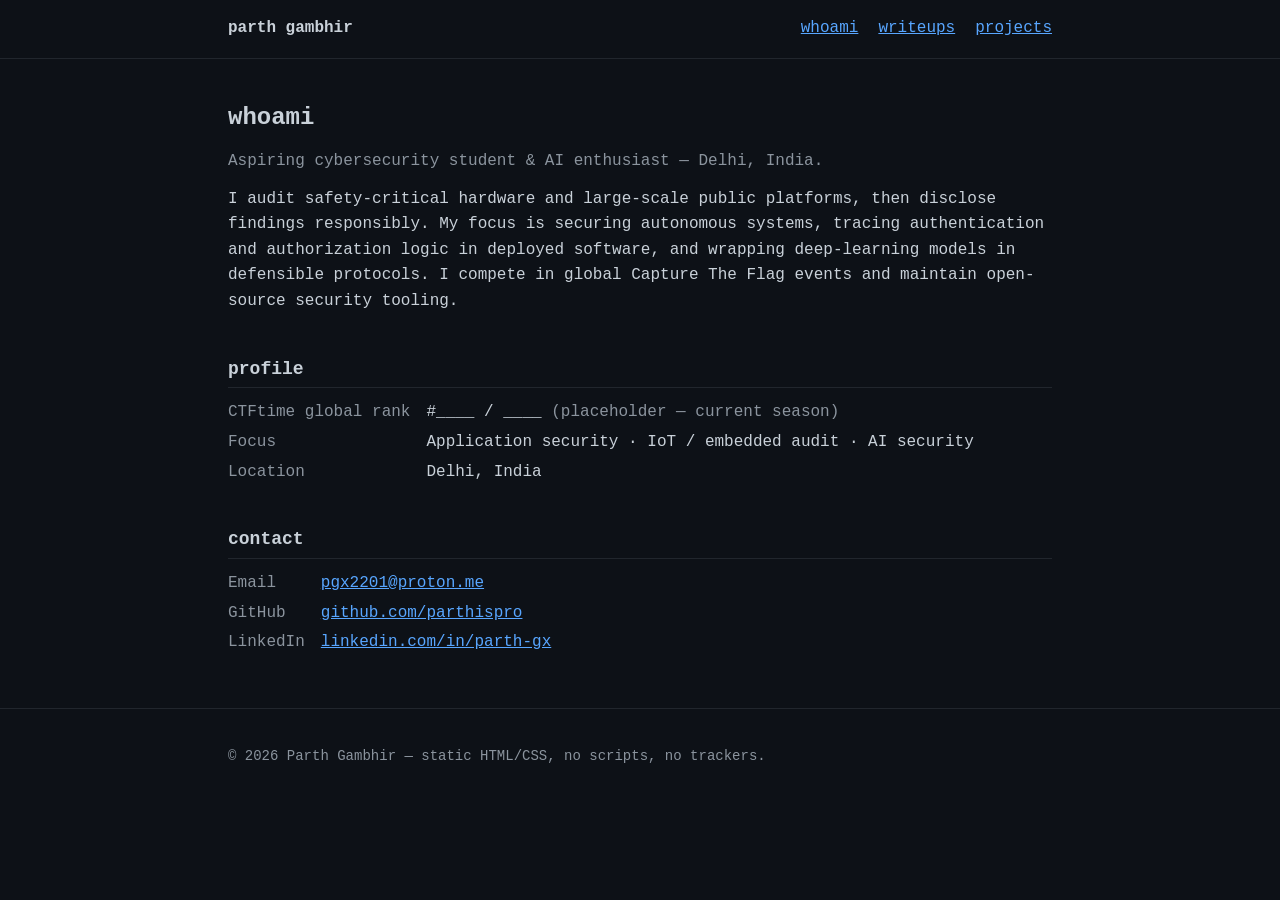
==== index.html @ 6c5feb0d "website files ;)" ====
<!doctype html>
<html lang="en">
<head>
<meta charset="utf-8">
<meta name="viewport" content="width=device-width, initial-scale=1">
<meta http-equiv="Content-Security-Policy" content="default-src 'self'; style-src 'self'; img-src 'self' data:; base-uri 'none'; form-action 'none'">
<title>whoami — Parth Gambhir</title>
<link rel="icon" href="/favicon.svg" type="image/svg+xml">
<link rel="stylesheet" href="/styles.css">
</head>
<body>
<a class="skip" href="#main">Skip to content</a>
<header>
  <div class="wrap">
    <a class="brand" href="/">parth gambhir</a>
    <nav aria-label="Primary"><ul>
      <li><a href="/" aria-current="page">whoami</a></li>
      <li><a href="/writeups/">writeups</a></li>
      <li><a href="/projects/">projects</a></li>
    </ul></nav>
  </div>
</header>
<main id="main">
  <div class="wrap">
    <h1>whoami</h1>
    <p class="muted">Aspiring cybersecurity student &amp; AI enthusiast — Delhi, India.</p>
    <p>I audit safety-critical hardware and large-scale public platforms, then disclose findings responsibly. My focus is securing autonomous systems, tracing authentication and authorization logic in deployed software, and wrapping deep-learning models in defensible protocols. I compete in global Capture The Flag events and maintain open-source security tooling.</p>
    <h2>profile</h2>
    <dl>
      <dt>CTFtime global rank</dt>
      <dd>#____ / ____ <span class="muted">(placeholder — current season)</span></dd>
      <dt>Focus</dt>
      <dd>Application security · IoT / embedded audit · AI security</dd>
      <dt>Location</dt>
      <dd>Delhi, India</dd>
    </dl>
    <h2>contact</h2>
    <dl>
      <dt>Email</dt>
      <dd><a href="mailto:pgx2201@proton.me">pgx2201@proton.me</a></dd>
      <dt>GitHub</dt>
      <dd><a href="https://github.com/parthispro" rel="me noopener noreferrer">github.com/parthispro</a></dd>
      <dt>LinkedIn</dt>
      <dd><a href="https://www.linkedin.com/in/parth-gx" rel="me noopener noreferrer">linkedin.com/in/parth-gx</a></dd>
    </dl>
  </div>
</main>
<footer><div class="wrap"><p>© 2026 Parth Gambhir — static HTML/CSS, no scripts, no trackers.</p></div></footer>
</body>
</html>
---- styles.css ----
/* Parth Gambhir — static portfolio. Pure CSS, no JS, no animation. */
:root{--bg:#0d1117;--fg:#c9d1d9;--muted:#8b949e;--link:#58a6ff;--border:#21262d;--accent:#3fb950}
*{box-sizing:border-box}
body{margin:0;background:var(--bg);color:var(--fg);font:16px/1.6 ui-monospace,SFMono-Regular,Menlo,Consolas,"Courier New",monospace}
a{color:var(--link)}
a:hover{text-decoration:underline}
.skip{position:absolute;left:-9999px}
.skip:focus{position:static;display:inline-block;padding:.5rem .75rem}
.wrap{max-width:54rem;margin:0 auto;padding:0 1.25rem}
header{border-bottom:1px solid var(--border)}
header .wrap{display:flex;flex-wrap:wrap;align-items:baseline;gap:.25rem 1.25rem;padding:1rem 1.25rem}
.brand{margin-right:auto;color:var(--fg);font-weight:700;text-decoration:none}
nav ul{display:flex;flex-wrap:wrap;gap:1.25rem;margin:0;padding:0;list-style:none}
main{padding:2.5rem 0}
h1{margin:0 0 .25rem;font-size:1.5rem}
h2{margin:2.5rem 0 .75rem;padding-bottom:.25rem;font-size:1.125rem;border-bottom:1px solid var(--border)}
p{margin:.75rem 0}
.muted{color:var(--muted)}
.prompt{color:var(--accent)}
dl{display:grid;grid-template-columns:max-content 1fr;gap:.25rem 1rem;margin:.75rem 0}
dt{color:var(--muted)}
dd{margin:0}
ul.list{margin:0;padding:0;list-style:none}
ul.list>li{padding:.9rem 0;border-bottom:1px solid var(--border)}
ul.list>li:first-child{border-top:1px solid var(--border)}
.entry-title{margin:0;font-weight:600}
.entry-meta{margin:.2rem 0 0;font-size:.875rem;color:var(--muted)}
.status{color:var(--accent)}
footer{padding:1.5rem 0;border-top:1px solid var(--border);color:var(--muted);font-size:.875rem}
@media(max-width:30rem){dl{grid-template-columns:1fr}dt{margin-top:.5rem}}
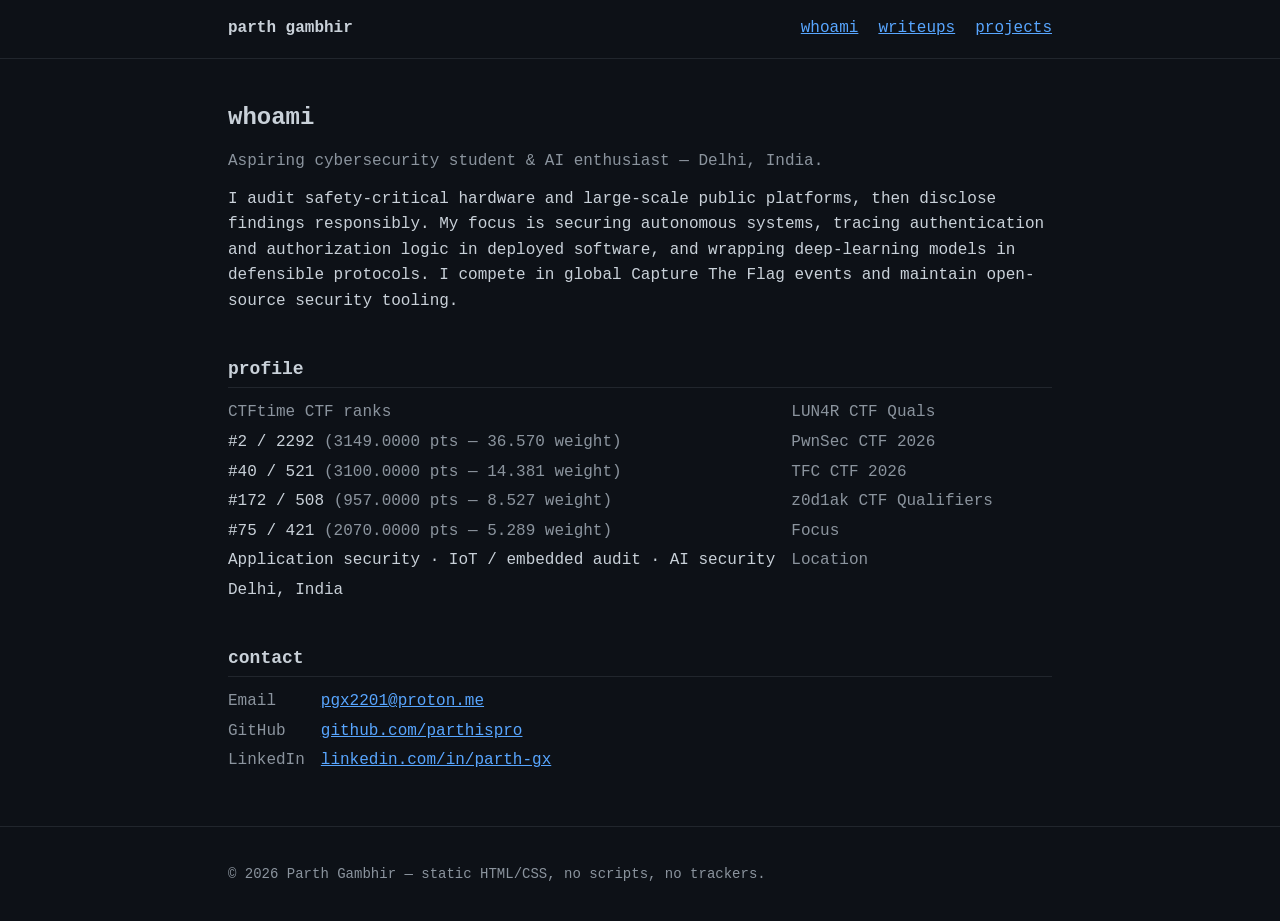
==== commit 13e13a3f: ";) Updated CTF rankings and added new CTF events." ====
--- a/index.html
+++ b/index.html
@@ -27,8 +27,15 @@
     <p>I audit safety-critical hardware and large-scale public platforms, then disclose findings responsibly. My focus is securing autonomous systems, tracing authentication and authorization logic in deployed software, and wrapping deep-learning models in defensible protocols. I compete in global Capture The Flag events and maintain open-source security tooling.</p>
     <h2>profile</h2>
     <dl>
-      <dt>CTFtime global rank</dt>
-      <dd>#____ / ____ <span class="muted">(placeholder — current season)</span></dd>
+      <dt>CTFtime CTF ranks</dt>
+      <dt>LUN4R CTF Quals</dt>
+      <dd>#2 / 2292 <span class="muted">(3149.0000 pts — 36.570 weight)</span></dd>
+      <dt>PwnSec CTF 2026</dt>
+      <dd>#40 / 521 <span class="muted">(3100.0000 pts — 14.381 weight)</span></dd>
+      <dt>TFC CTF 2026</dt>
+      <dd>#172 / 508 <span class="muted">(957.0000 pts — 8.527 weight)</span></dd>
+      <dt>z0d1ak CTF Qualifiers</dt>
+      <dd>#75 / 421 <span class="muted">(2070.0000 pts — 5.289 weight)</span></dd>
       <dt>Focus</dt>
       <dd>Application security · IoT / embedded audit · AI security</dd>
       <dt>Location</dt>
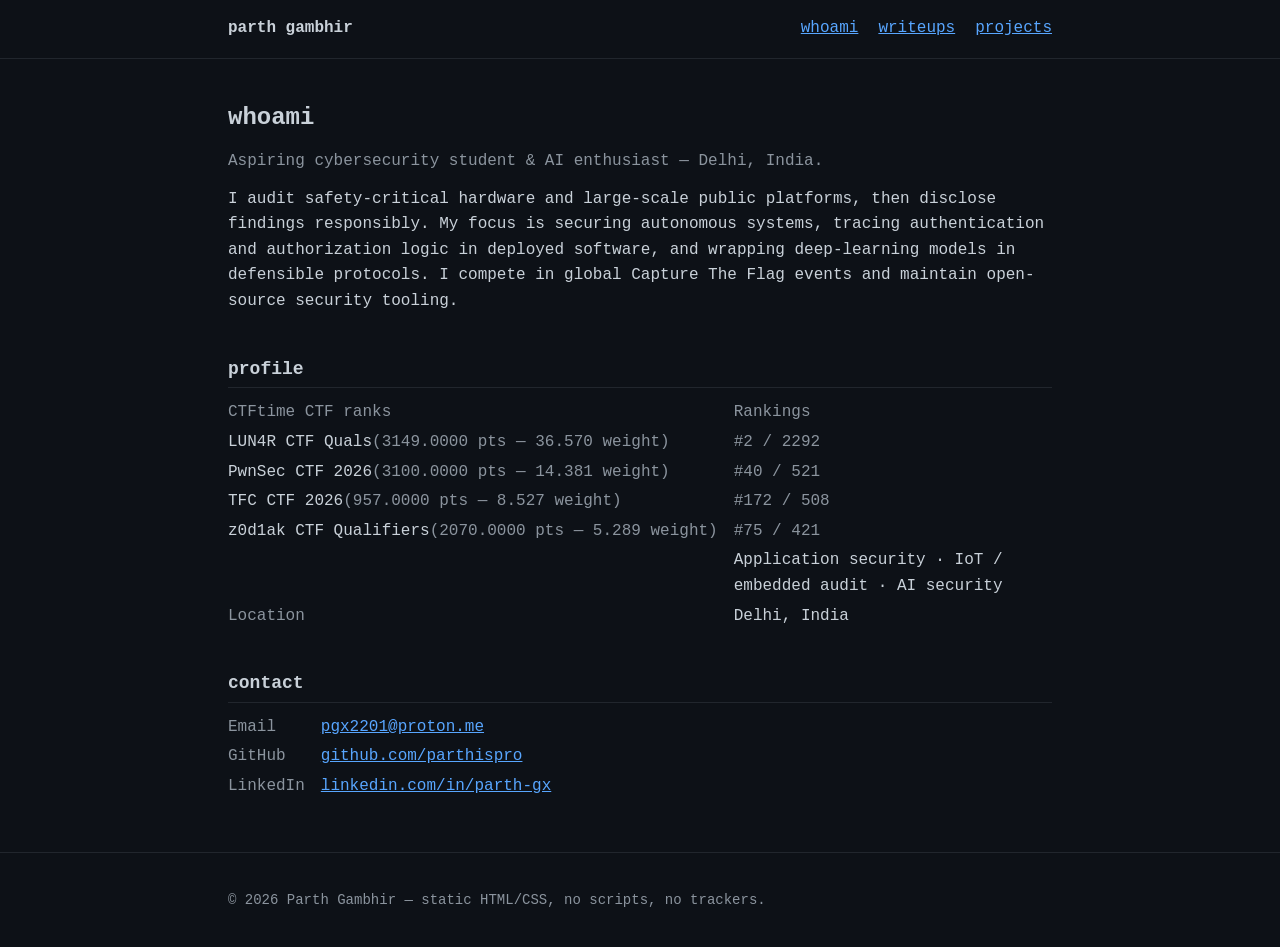
==== commit ff08f037: "website file :)" ====
--- a/index.html
+++ b/index.html
@@ -28,15 +28,16 @@
     <h2>profile</h2>
     <dl>
       <dt>CTFtime CTF ranks</dt>
-      <dt>LUN4R CTF Quals</dt>
-      <dd>#2 / 2292 <span class="muted">(3149.0000 pts — 36.570 weight)</span></dd>
-      <dt>PwnSec CTF 2026</dt>
-      <dd>#40 / 521 <span class="muted">(3100.0000 pts — 14.381 weight)</span></dd>
-      <dt>TFC CTF 2026</dt>
-      <dd>#172 / 508 <span class="muted">(957.0000 pts — 8.527 weight)</span></dd>
-      <dt>z0d1ak CTF Qualifiers</dt>
-      <dd>#75 / 421 <span class="muted">(2070.0000 pts — 5.289 weight)</span></dd>
-      <dt>Focus</dt>
+      <dt>Rankings</dt>
+      <dd>LUN4R CTF Quals<span class="muted">(3149.0000 pts — 36.570 weight)</span></dd>
+      <dt>#2 / 2292 </dt>
+      <dd>PwnSec CTF 2026<span class="muted">(3100.0000 pts — 14.381 weight)</span></dd>
+      <dt>#40 / 521</dt>
+      <dd>TFC CTF 2026<span class="muted">(957.0000 pts — 8.527 weight)</span></dd>
+      <dt>#172 / 508</dt>
+      <dd>z0d1ak CTF Qualifiers<span class="muted">(2070.0000 pts — 5.289 weight)</span></dd>
+      <dt>#75 / 421</dt>
+      <dt>    </dt>
       <dd>Application security · IoT / embedded audit · AI security</dd>
       <dt>Location</dt>
       <dd>Delhi, India</dd>
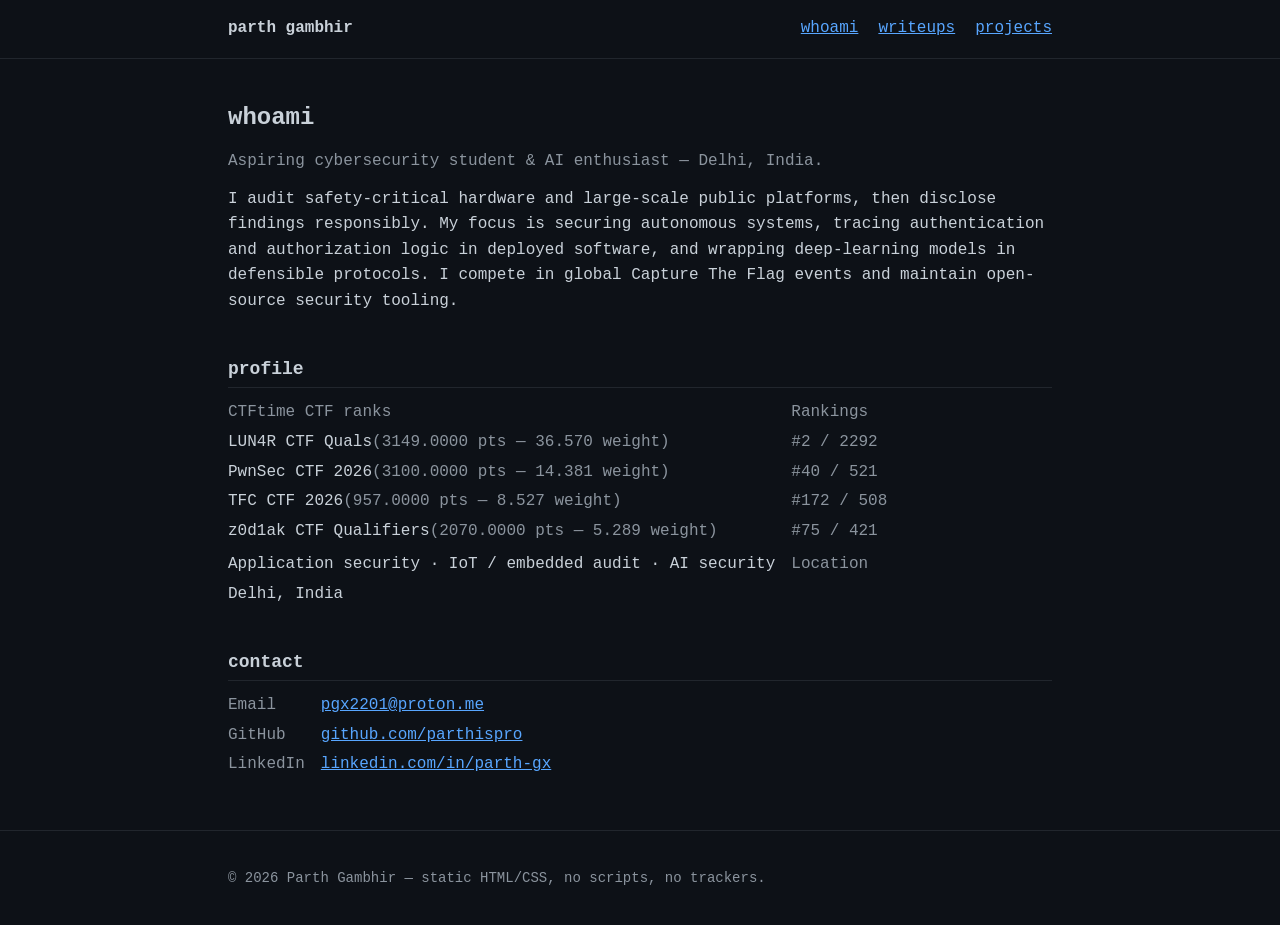
==== commit 8ba95ad3: "website file :)" ====
--- a/index.html
+++ b/index.html
@@ -38,6 +38,7 @@
       <dd>z0d1ak CTF Qualifiers<span class="muted">(2070.0000 pts — 5.289 weight)</span></dd>
       <dt>#75 / 421</dt>
       <dt>    </dt>
+      <dt>  </dt>
       <dd>Application security · IoT / embedded audit · AI security</dd>
       <dt>Location</dt>
       <dd>Delhi, India</dd>
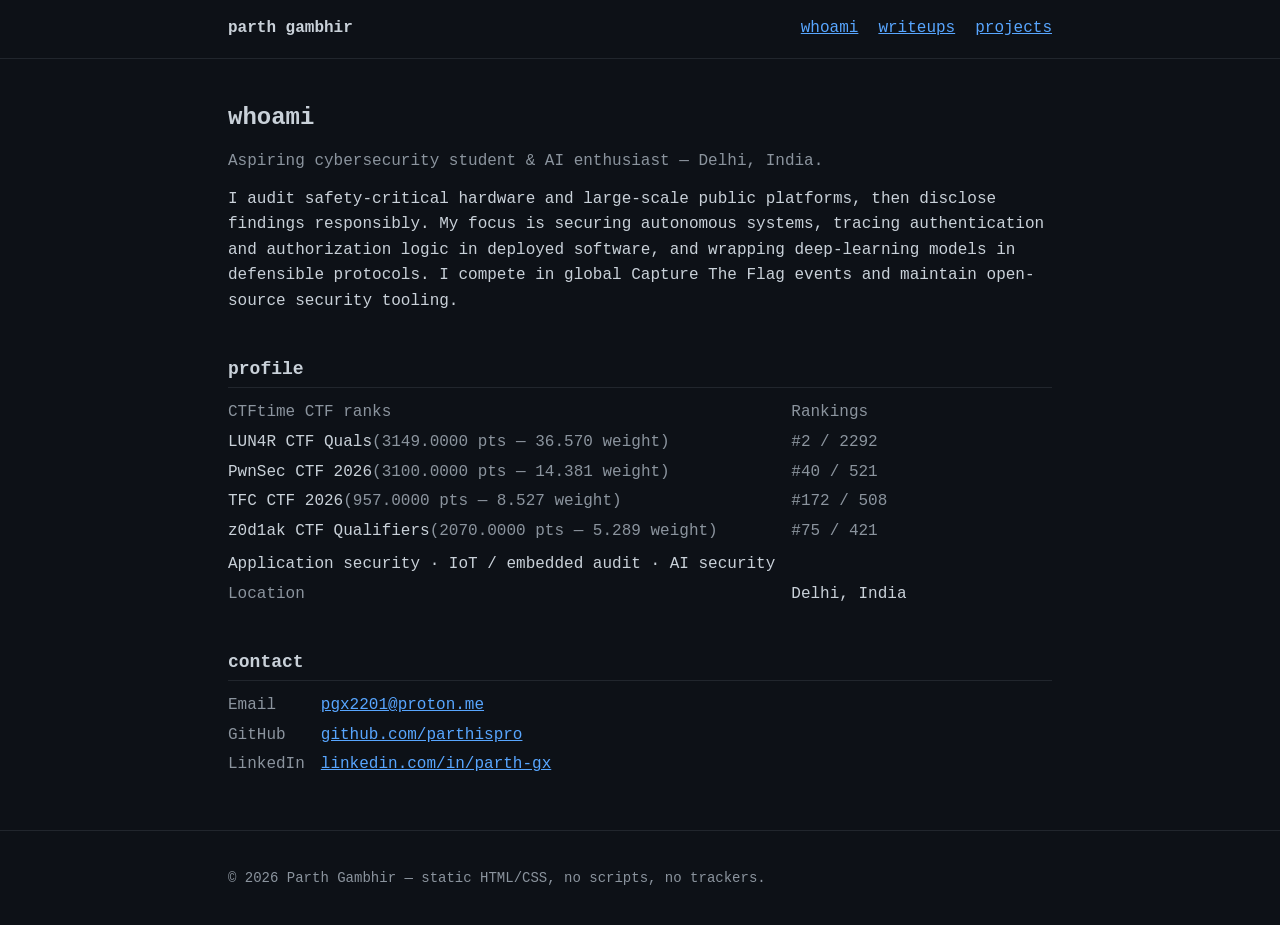
==== commit 1bb7f38f: "website file :)" ====
--- a/index.html
+++ b/index.html
@@ -40,6 +40,7 @@
       <dt>    </dt>
       <dt>  </dt>
       <dd>Application security · IoT / embedded audit · AI security</dd>
+      <dt>      </dt>
       <dt>Location</dt>
       <dd>Delhi, India</dd>
     </dl>
